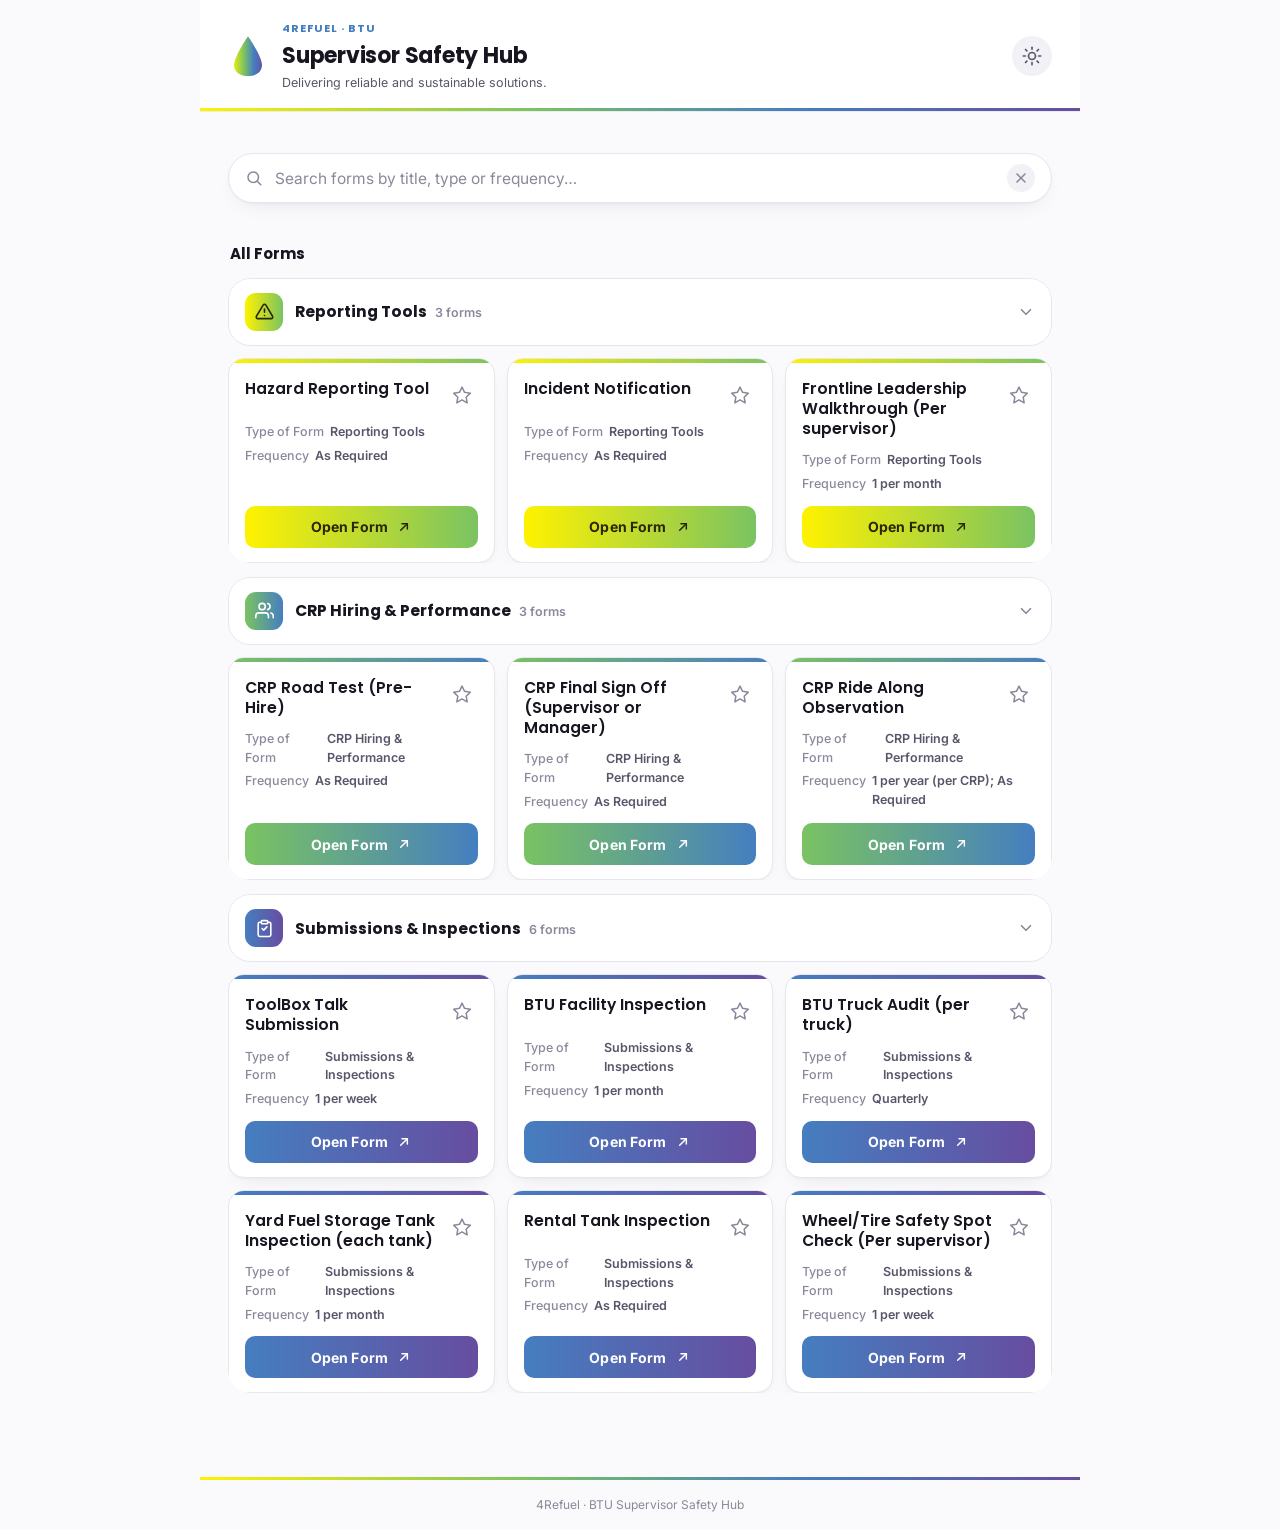
==== index.html @ 0f6b1b38 "Add files via upload" ====
<!DOCTYPE html>
<html lang="en">
<head>
<meta charset="UTF-8">
<meta name="viewport" content="width=device-width, initial-scale=1, viewport-fit=cover">
<title>BTU Supervisor Safety Hub</title>
<meta name="description" content="4Refuel BTU Supervisor Safety Hub — one-tap access to EHS forms for supervisors.">

<!-- Theme colors: light uses white, dark uses charcoal. Updated dynamically by app.js too. -->
<meta name="theme-color" content="#FFFFFF" media="(prefers-color-scheme: light)">
<meta name="theme-color" content="#141221" media="(prefers-color-scheme: dark)">

<!-- PWA manifest -->
<link rel="manifest" href="manifest.json">

<!-- iOS PWA support -->
<link rel="apple-touch-icon" href="icons/icon-192.png">
<meta name="apple-mobile-web-app-capable" content="yes">
<meta name="apple-mobile-web-app-status-bar-style" content="black-translucent">
<meta name="apple-mobile-web-app-title" content="BTU Safety Hub">

<link rel="icon" href="icons/icon-192.png" type="image/png">

<!--
  FONTS
  Brand spec calls for Poppins (headings) and Gilmer (body).
  Gilmer is a licensed commercial font not available on Google Fonts, so it is NOT
  loaded from a public CDN here (that would silently fail / cause a flash of
  missing font). Instead:
    1. Poppins is loaded from Google Fonts (open license, safe to hotlink).
    2. Gilmer is referenced by name in styles.css. If your organization has
       licensed Gilmer webfont files, drop them into /fonts and uncomment the
       @font-face block at the top of styles.css. Until then, the CSS fallback
       stack (Inter, Segoe UI, Arial) is used automatically — the app still
       looks correct, it just won't be pixel-identical to Gilmer.
-->
<link rel="preconnect" href="https://fonts.googleapis.com">
<link rel="preconnect" href="https://fonts.gstatic.com" crossorigin>
<link href="https://fonts.googleapis.com/css2?family=Poppins:wght@500;600;700;800&family=Inter:wght@400;500;600;700&display=swap" rel="stylesheet">

<link rel="stylesheet" href="styles.css">
</head>
<body>

<!-- Skip link for keyboard / screen reader users -->
<a class="skip-link" href="#main-content">Skip to content</a>

<div class="app-shell">

  <!-- ============================= HEADER ============================= -->
  <header class="app-header" role="banner">
    <div class="header-inner">
      <div class="header-brand">
        <div class="brand-mark" aria-hidden="true">
          <span class="brand-mark-drop"></span>
        </div>
        <div class="brand-text">
          <p class="brand-eyebrow">4Refuel · BTU</p>
          <h1 class="brand-title">Supervisor Safety Hub</h1>
          <p class="brand-tagline">Delivering reliable and sustainable solutions.</p>
        </div>
      </div>

      <div class="header-actions">
        <button id="theme-toggle" class="icon-btn" type="button" aria-pressed="false" aria-label="Switch to dark mode">
          <svg class="icon-sun" width="20" height="20" viewBox="0 0 24 24" fill="none" stroke="currentColor" stroke-width="2" stroke-linecap="round" stroke-linejoin="round" aria-hidden="true">
            <circle cx="12" cy="12" r="4.2"></circle>
            <line x1="12" y1="1.5" x2="12" y2="4"></line>
            <line x1="12" y1="20" x2="12" y2="22.5"></line>
            <line x1="4.2" y1="4.2" x2="5.9" y2="5.9"></line>
            <line x1="18.1" y1="18.1" x2="19.8" y2="19.8"></line>
            <line x1="1.5" y1="12" x2="4" y2="12"></line>
            <line x1="20" y1="12" x2="22.5" y2="12"></line>
            <line x1="4.2" y1="19.8" x2="5.9" y2="18.1"></line>
            <line x1="18.1" y1="5.9" x2="19.8" y2="4.2"></line>
          </svg>
          <svg class="icon-moon" width="20" height="20" viewBox="0 0 24 24" fill="none" stroke="currentColor" stroke-width="2" stroke-linecap="round" stroke-linejoin="round" aria-hidden="true">
            <path d="M20.5 14.7A8.7 8.7 0 0 1 9.3 3.5a8.7 8.7 0 1 0 11.2 11.2Z"></path>
          </svg>
        </button>
      </div>
    </div>

    <!-- Gradient hairline: signature brand element, repeated with intent (header, section rules, active states) -->
    <div class="gradient-hairline" aria-hidden="true"></div>
  </header>

  <main id="main-content" class="app-main">

    <!-- ============================= SEARCH ============================= -->
    <section class="search-section" aria-label="Search forms">
      <div class="search-field">
        <svg class="search-icon" width="18" height="18" viewBox="0 0 24 24" fill="none" stroke="currentColor" stroke-width="2" stroke-linecap="round" stroke-linejoin="round" aria-hidden="true">
          <circle cx="11" cy="11" r="7"></circle>
          <line x1="21" y1="21" x2="16.65" y2="16.65"></line>
        </svg>
        <input
          type="search"
          id="search-input"
          class="search-input"
          placeholder="Search forms by title, type or frequency…"
          aria-label="Search forms by title, type or frequency"
          autocomplete="off"
        >
        <button id="search-clear" class="search-clear" type="button" aria-label="Clear search" hidden>
          <svg width="16" height="16" viewBox="0 0 24 24" fill="none" stroke="currentColor" stroke-width="2.4" stroke-linecap="round" aria-hidden="true">
            <line x1="18" y1="6" x2="6" y2="18"></line>
            <line x1="6" y1="6" x2="18" y2="18"></line>
          </svg>
        </button>
      </div>
      <p id="search-status" class="search-status" role="status" aria-live="polite"></p>
    </section>

    <!-- Live region announcing "Open Form" activity for screen reader users -->
    <p id="a11y-announcer" class="visually-hidden" role="status" aria-live="polite"></p>

    <!-- ============================= FAVORITES ============================= -->
    <section id="favorites-section" class="content-section" aria-labelledby="favorites-heading" hidden>
      <div class="section-heading">
        <h2 id="favorites-heading">
          <svg width="18" height="18" viewBox="0 0 24 24" fill="currentColor" aria-hidden="true"><path d="M12 2.5l3.09 6.26 6.91 1-5 4.87 1.18 6.87L12 17.9l-6.18 3.6L7 14.63l-5-4.87 6.91-1L12 2.5z"/></svg>
          Favorites
        </h2>
      </div>
      <div id="favorites-grid" class="form-grid"></div>
    </section>

    <!-- ============================= RECENTLY OPENED ============================= -->
    <section id="recent-section" class="content-section" aria-labelledby="recent-heading" hidden>
      <div class="section-heading">
        <h2 id="recent-heading">
          <svg width="18" height="18" viewBox="0 0 24 24" fill="none" stroke="currentColor" stroke-width="2" stroke-linecap="round" stroke-linejoin="round" aria-hidden="true"><circle cx="12" cy="12" r="9"></circle><polyline points="12 7 12 12 15.5 14"></polyline></svg>
          Recently Opened
        </h2>
        <button id="clear-recent" class="text-btn" type="button">Clear</button>
      </div>
      <div id="recent-grid" class="form-grid"></div>
    </section>

    <!-- ============================= CATEGORIES ============================= -->
    <section class="content-section" aria-label="All form categories">
      <div class="section-heading">
        <h2>All Forms</h2>
      </div>
      <div id="categories-container"></div>
    </section>

    <!-- Empty search state -->
    <div id="empty-state" class="empty-state" hidden>
      <svg width="52" height="52" viewBox="0 0 24 24" fill="none" stroke="currentColor" stroke-width="1.5" stroke-linecap="round" stroke-linejoin="round" aria-hidden="true">
        <circle cx="11" cy="11" r="7"></circle>
        <line x1="21" y1="21" x2="16.65" y2="16.65"></line>
      </svg>
      <p>No forms match your search.</p>
      <button id="empty-reset" class="text-btn" type="button">Clear search</button>
    </div>

  </main>

  <footer class="app-footer">
    <div class="gradient-hairline" aria-hidden="true"></div>
    <p>4Refuel · BTU Supervisor Safety Hub</p>
  </footer>
</div>

<!-- Toast / loading feedback for Open Form -->
<div id="toast" class="toast" role="status" aria-live="polite" hidden></div>

<!-- Card template, cloned by app.js for every form -->
<template id="form-card-template">
  <article class="form-card">
    <div class="form-card-accent" aria-hidden="true"></div>
    <div class="form-card-body">
      <div class="form-card-top">
        <h3 class="form-card-title"></h3>
        <button class="fav-btn" type="button" aria-pressed="false">
          <svg class="fav-icon" width="20" height="20" viewBox="0 0 24 24" fill="none" stroke="currentColor" stroke-width="1.8" stroke-linecap="round" stroke-linejoin="round" aria-hidden="true">
            <path d="M12 2.5l3.09 6.26 6.91 1-5 4.87 1.18 6.87L12 17.9l-6.18 3.6L7 14.63l-5-4.87 6.91-1L12 2.5z"/>
          </svg>
        </button>
      </div>
      <dl class="form-card-meta">
        <div class="meta-row">
          <dt>Type of Form</dt>
          <dd class="meta-type"></dd>
        </div>
        <div class="meta-row">
          <dt>Frequency</dt>
          <dd class="meta-frequency"></dd>
        </div>
      </dl>
      <button class="open-form-btn" type="button">
        <span class="open-form-label">Open Form</span>
        <svg class="open-form-spinner" width="16" height="16" viewBox="0 0 24 24" fill="none" stroke="currentColor" stroke-width="3" aria-hidden="true">
          <circle cx="12" cy="12" r="9" stroke-opacity="0.25"></circle>
          <path d="M21 12a9 9 0 0 0-9-9"></path>
        </svg>
        <svg class="open-form-arrow" width="16" height="16" viewBox="0 0 24 24" fill="none" stroke="currentColor" stroke-width="2.2" stroke-linecap="round" stroke-linejoin="round" aria-hidden="true">
          <path d="M7 17L17 7"></path>
          <path d="M9 7h8v8"></path>
        </svg>
      </button>
    </div>
  </article>
</template>

<!-- Category section template -->
<template id="category-template">
  <section class="category-section">
    <button class="category-header" type="button" aria-expanded="true">
      <span class="category-icon" aria-hidden="true"></span>
      <span class="category-heading-text">
        <span class="category-name"></span>
        <span class="category-count"></span>
      </span>
      <svg class="category-chevron" width="18" height="18" viewBox="0 0 24 24" fill="none" stroke="currentColor" stroke-width="2.2" stroke-linecap="round" stroke-linejoin="round" aria-hidden="true">
        <polyline points="6 9 12 15 18 9"></polyline>
      </svg>
    </button>
    <div class="category-body">
      <div class="category-grid form-grid"></div>
    </div>
  </section>
</template>

<script src="app.js"></script>
</body>
</html>
---- styles.css ----
/* =====================================================================
   BTU SUPERVISOR SAFETY HUB — STYLESHEET
   4Refuel brand system: Purple #674DA0 · Blue #457EC0 · Green #7AC362 ·
   Yellow #FFF200 · Black #000000 · White #FFFFFF.
   Primary gradient (Yellow → Green → Blue → Purple) is the signature
   motif: it appears as a single-pixel "hairline" under the header/
   footer, as the fuel-drop brand mark, as category accent bars, and as
   active/hover/focus states. Keep it to those roles — don't add more
   gradient surfaces than that, or it stops reading as a signature.

   HOW TO CHANGE BRANDING COLORS
   Edit the --color-* custom properties below in :root. Every gradient,
   button, focus ring and accent derives from these — there is no
   hardcoded hex anywhere else in this file except inside the dark-mode
   charcoal surface tokens (which are intentionally neutral, not brand
   colors).
   ===================================================================== */

@font-face {
  /* If your organization has licensed Gilmer webfont files, place them in
     /fonts and uncomment this block. Until then the fallback stack below
     (Inter / Segoe UI / Arial) is used automatically and the app remains
     fully usable and on-brand in spirit. */
  /*
  font-family: 'Gilmer';
  src: url('fonts/Gilmer-Regular.woff2') format('woff2');
  font-weight: 400;
  font-display: swap;
  */
}

:root {
  /* ---- 4Refuel brand palette ---- */
  --color-purple: #674DA0;
  --color-blue: #457EC0;
  --color-green: #7AC362;
  --color-yellow: #FFF200;
  --color-black: #000000;
  --color-white: #FFFFFF;

  --gradient-primary: linear-gradient(90deg, var(--color-yellow) 0%, var(--color-green) 38%, var(--color-blue) 68%, var(--color-purple) 100%);

  /* Category accent gradients, derived from the primary gradient per the brand spec */
  --gradient-reporting: linear-gradient(90deg, var(--color-yellow), var(--color-green));
  --gradient-crp: linear-gradient(90deg, var(--color-green), var(--color-blue));
  --gradient-submissions: linear-gradient(90deg, var(--color-blue), var(--color-purple));
  --gradient-default: var(--gradient-primary);

  /* ---- Light theme surfaces ---- */
  --surface-canvas: #FAFAFC;
  --surface-card: #FFFFFF;
  --surface-raised: #FFFFFF;
  --surface-sunken: #F1F1F6;
  --surface-header: rgba(255, 255, 255, 0.9);

  --text-primary: #17151F;
  --text-secondary: #58566A;
  --text-tertiary: #8A889B;
  --text-on-brand: #FFFFFF;

  --border-subtle: #E7E6EF;
  --border-strong: #D3D1E0;

  --shadow-card: 0 1px 2px rgba(23, 21, 31, 0.04), 0 8px 24px -12px rgba(23, 21, 31, 0.12);
  --shadow-card-hover: 0 4px 10px rgba(23, 21, 31, 0.06), 0 16px 32px -14px rgba(23, 21, 31, 0.18);
  --shadow-header: 0 1px 0 rgba(23, 21, 31, 0.06);

  --focus-ring: 0 0 0 3px rgba(69, 126, 192, 0.35);

  /* ---- Type ---- */
  --font-heading: 'Poppins', 'Inter', 'Segoe UI', Arial, sans-serif;
  --font-body: 'Gilmer', 'Inter', 'Segoe UI', Arial, sans-serif;

  --radius-sm: 10px;
  --radius-md: 16px;
  --radius-lg: 22px;
  --radius-pill: 999px;

  --ease-standard: cubic-bezier(0.2, 0.8, 0.2, 1);
  --dur-fast: 140ms;
  --dur-med: 240ms;

  color-scheme: light;
}

/* ---- Dark theme: charcoal, not pure black, gradients preserved ---- */
[data-theme="dark"] {
  --surface-canvas: #131120;
  --surface-card: #1B1830;
  --surface-raised: #211D3A;
  --surface-sunken: #16142A;
  --surface-header: rgba(19, 17, 32, 0.86);

  --text-primary: #F3F2FA;
  --text-secondary: #B8B5CC;
  --text-tertiary: #837FA0;
  --text-on-brand: #FFFFFF;

  --border-subtle: #2C2848;
  --border-strong: #3A3560;

  --shadow-card: 0 1px 2px rgba(0, 0, 0, 0.25), 0 8px 24px -12px rgba(0, 0, 0, 0.45);
  --shadow-card-hover: 0 4px 12px rgba(0, 0, 0, 0.3), 0 20px 40px -16px rgba(0, 0, 0, 0.55);
  --shadow-header: 0 1px 0 rgba(0, 0, 0, 0.4);

  --focus-ring: 0 0 0 3px rgba(122, 195, 98, 0.45);

  color-scheme: dark;
}

/* =====================================================================
   RESET / BASE
   ===================================================================== */

*, *::before, *::after { box-sizing: border-box; }

html {
  -webkit-text-size-adjust: 100%;
  scroll-behavior: smooth;
}

@media (prefers-reduced-motion: reduce) {
  html { scroll-behavior: auto; }
  *, *::before, *::after {
    animation-duration: 0.001ms !important;
    animation-iteration-count: 1 !important;
    transition-duration: 0.001ms !important;
    scroll-behavior: auto !important;
  }
}

body {
  margin: 0;
  font-family: var(--font-body);
  font-size: 16px;
  line-height: 1.5;
  color: var(--text-primary);
  background: var(--surface-canvas);
  -webkit-font-smoothing: antialiased;
  transition: background-color var(--dur-med) var(--ease-standard), color var(--dur-med) var(--ease-standard);
  padding-bottom: env(safe-area-inset-bottom);
}

h1, h2, h3 { font-family: var(--font-heading); margin: 0; color: var(--text-primary); }

p { margin: 0; }

button {
  font-family: inherit;
  cursor: pointer;
  background: none;
  border: none;
  color: inherit;
}

input { font-family: inherit; }

a { color: inherit; }

svg { display: block; flex-shrink: 0; }

/* ---- Accessibility helpers ---- */

.visually-hidden {
  position: absolute !important;
  width: 1px; height: 1px;
  padding: 0; margin: -1px;
  overflow: hidden;
  clip: rect(0, 0, 0, 0);
  white-space: nowrap;
  border: 0;
}

.skip-link {
  position: absolute;
  top: -100px;
  left: 12px;
  z-index: 1000;
  background: var(--color-purple);
  color: #fff;
  padding: 10px 18px;
  border-radius: var(--radius-sm);
  font-weight: 600;
  text-decoration: none;
  transition: top var(--dur-fast) var(--ease-standard);
}
.skip-link:focus { top: 12px; }

:focus-visible {
  outline: none;
  box-shadow: var(--focus-ring);
  border-radius: var(--radius-sm);
}

/* =====================================================================
   LAYOUT SHELL
   ===================================================================== */

.app-shell {
  max-width: 880px;
  margin: 0 auto;
  min-height: 100vh;
  display: flex;
  flex-direction: column;
}

.app-main {
  flex: 1;
  padding: 20px 20px 48px;
}

/* =====================================================================
   HEADER
   ===================================================================== */

.app-header {
  position: sticky;
  top: 0;
  z-index: 50;
  background: var(--surface-header);
  backdrop-filter: saturate(180%) blur(16px);
  -webkit-backdrop-filter: saturate(180%) blur(16px);
  box-shadow: var(--shadow-header);
  padding-top: env(safe-area-inset-top);
}

.header-inner {
  max-width: 880px;
  margin: 0 auto;
  padding: 16px 20px 14px;
  display: flex;
  align-items: center;
  justify-content: space-between;
  gap: 16px;
}

.header-brand {
  display: flex;
  align-items: center;
  gap: 14px;
  min-width: 0;
}

/* Fuel-drop brand mark: a droplet silhouette carrying the primary gradient.
   This is the app's signature element — the one motif tying "4Refuel"
   (a fuel delivery company) to the safety/compliance subject matter. */
.brand-mark {
  flex-shrink: 0;
  width: 40px;
  height: 40px;
  display: grid;
  place-items: center;
}
.brand-mark-drop {
  width: 32px;
  height: 40px;
  background: var(--gradient-primary);
  clip-path: path('M16 0 C16 0 30 20 30 29 C30 35.6 23.7 40 16 40 C8.3 40 2 35.6 2 29 C2 20 16 0 16 0 Z');
  display: block;
  box-shadow: 0 3px 10px -3px rgba(69, 126, 192, 0.5);
}

.brand-text { min-width: 0; }

.brand-eyebrow {
  font-family: var(--font-heading);
  font-size: 11px;
  font-weight: 700;
  letter-spacing: 0.09em;
  text-transform: uppercase;
  color: var(--color-blue);
  margin-bottom: 2px;
}

.brand-title {
  font-size: clamp(18px, 4vw, 22px);
  font-weight: 700;
  letter-spacing: -0.01em;
  white-space: nowrap;
  overflow: hidden;
  text-overflow: ellipsis;
}

.brand-tagline {
  font-size: 12.5px;
  color: var(--text-secondary);
  margin-top: 2px;
  white-space: nowrap;
  overflow: hidden;
  text-overflow: ellipsis;
}

.header-actions { flex-shrink: 0; }

.icon-btn {
  width: 40px;
  height: 40px;
  border-radius: var(--radius-pill);
  display: grid;
  place-items: center;
  color: var(--text-secondary);
  background: var(--surface-sunken);
  transition: background var(--dur-fast) var(--ease-standard), color var(--dur-fast) var(--ease-standard), transform var(--dur-fast) var(--ease-standard);
}
.icon-btn:hover { color: var(--color-purple); transform: translateY(-1px); }
.icon-btn:active { transform: translateY(0) scale(0.94); }

.icon-moon { display: none; }
[data-theme="dark"] .icon-sun { display: none; }
[data-theme="dark"] .icon-moon { display: block; }

.gradient-hairline {
  height: 3px;
  background: var(--gradient-primary);
}

/* =====================================================================
   SEARCH
   ===================================================================== */

.search-section { padding: 18px 0 22px; }

.search-field {
  position: relative;
  display: flex;
  align-items: center;
  background: var(--surface-card);
  border: 1.5px solid var(--border-subtle);
  border-radius: var(--radius-pill);
  padding: 0 16px;
  height: 50px;
  box-shadow: var(--shadow-card);
  transition: border-color var(--dur-fast) var(--ease-standard), box-shadow var(--dur-fast) var(--ease-standard);
}
.search-field:focus-within {
  border-color: var(--color-blue);
  box-shadow: var(--focus-ring), var(--shadow-card);
}

.search-icon { color: var(--text-tertiary); margin-right: 10px; flex-shrink: 0; }

.search-input {
  flex: 1;
  min-width: 0;
  border: none;
  background: transparent;
  outline: none;
  font-size: 15.5px;
  color: var(--text-primary);
  height: 100%;
}
.search-input::placeholder { color: var(--text-tertiary); }
.search-input::-webkit-search-cancel-button { display: none; }

.search-clear {
  width: 28px; height: 28px;
  border-radius: var(--radius-pill);
  display: grid; place-items: center;
  color: var(--text-tertiary);
  background: var(--surface-sunken);
  flex-shrink: 0;
  transition: color var(--dur-fast), background var(--dur-fast);
}
.search-clear:hover { color: var(--text-primary); }

.search-status {
  font-size: 12.5px;
  color: var(--text-tertiary);
  padding: 8px 6px 0;
  min-height: 18px;
}

/* =====================================================================
   SECTION HEADINGS
   ===================================================================== */

.content-section { margin-bottom: 28px; }

.section-heading {
  display: flex;
  align-items: center;
  justify-content: space-between;
  gap: 10px;
  margin-bottom: 12px;
  padding: 0 2px;
}

.section-heading h2 {
  font-size: 15px;
  font-weight: 700;
  display: flex;
  align-items: center;
  gap: 8px;
  color: var(--text-primary);
}
.section-heading h2 svg { color: var(--color-purple); }
#favorites-heading svg { color: var(--color-yellow); filter: drop-shadow(0 0 0 var(--color-black)); }

.text-btn {
  font-size: 13px;
  font-weight: 600;
  color: var(--color-blue);
  padding: 4px 8px;
  border-radius: var(--radius-sm);
  transition: color var(--dur-fast), background var(--dur-fast);
}
.text-btn:hover { background: var(--surface-sunken); }

/* =====================================================================
   FORM GRID + CARDS
   ===================================================================== */

.form-grid {
  display: grid;
  grid-template-columns: repeat(auto-fill, minmax(260px, 1fr));
  gap: 12px;
}

.form-card {
  position: relative;
  background: var(--surface-card);
  border: 1px solid var(--border-subtle);
  border-radius: var(--radius-md);
  box-shadow: var(--shadow-card);
  overflow: hidden;
  display: flex;
  flex-direction: column;
  animation: card-in 340ms var(--ease-standard) both;
  transition: box-shadow var(--dur-med) var(--ease-standard), transform var(--dur-med) var(--ease-standard), border-color var(--dur-med) var(--ease-standard);
}
.form-card:hover {
  box-shadow: var(--shadow-card-hover);
  transform: translateY(-2px);
  border-color: var(--border-strong);
}

@keyframes card-in {
  from { opacity: 0; transform: translateY(8px); }
  to { opacity: 1; transform: translateY(0); }
}

.form-card-accent {
  height: 4px;
  width: 100%;
  background: var(--gradient-default);
}
.form-card[data-category="Reporting Tools"] .form-card-accent { background: var(--gradient-reporting); }
.form-card[data-category="CRP Hiring & Performance"] .form-card-accent { background: var(--gradient-crp); }
.form-card[data-category="Submissions & Inspections"] .form-card-accent { background: var(--gradient-submissions); }

.form-card-body {
  padding: 16px 16px 14px;
  display: flex;
  flex-direction: column;
  gap: 12px;
  flex: 1;
}

.form-card-top {
  display: flex;
  align-items: flex-start;
  justify-content: space-between;
  gap: 10px;
}

.form-card-title {
  font-size: 15.5px;
  font-weight: 600;
  line-height: 1.3;
  color: var(--text-primary);
}

.fav-btn {
  flex-shrink: 0;
  width: 32px; height: 32px;
  border-radius: var(--radius-pill);
  display: grid; place-items: center;
  color: var(--text-tertiary);
  transition: color var(--dur-fast) var(--ease-standard), transform var(--dur-fast) var(--ease-standard), background var(--dur-fast);
}
.fav-btn:hover { background: var(--surface-sunken); color: var(--color-purple); }
.fav-btn[aria-pressed="true"] { color: var(--color-yellow); }
.fav-btn[aria-pressed="true"] .fav-icon { fill: var(--color-yellow); stroke: #B8A600; }
.fav-btn.pop { animation: fav-pop 340ms var(--ease-standard); }
@keyframes fav-pop {
  0% { transform: scale(1); }
  40% { transform: scale(1.35) rotate(-8deg); }
  70% { transform: scale(0.92) rotate(4deg); }
  100% { transform: scale(1) rotate(0); }
}

.form-card-meta { margin: 0; display: flex; flex-direction: column; gap: 5px; }
.meta-row { display: flex; align-items: baseline; gap: 6px; font-size: 12.5px; }
.meta-row dt { color: var(--text-tertiary); font-weight: 500; }
.meta-row dd { margin: 0; color: var(--text-secondary); font-weight: 600; }

.open-form-btn {
  margin-top: auto;
  display: inline-flex;
  align-items: center;
  justify-content: center;
  gap: 8px;
  height: 42px;
  border-radius: var(--radius-sm);
  background: var(--gradient-default);
  color: #fff;
  font-weight: 700;
  font-size: 14px;
  letter-spacing: 0.01em;
  transition: filter var(--dur-fast) var(--ease-standard), transform var(--dur-fast) var(--ease-standard);
  position: relative;
}
.form-card[data-category="Reporting Tools"] .open-form-btn { background: var(--gradient-reporting); color: #2B2600; }
.form-card[data-category="CRP Hiring & Performance"] .open-form-btn { color: #fff; background: var(--gradient-crp); }
.form-card[data-category="Submissions & Inspections"] .open-form-btn { background: var(--gradient-submissions); }

.open-form-btn:hover { filter: brightness(1.06); }
.open-form-btn:active { transform: scale(0.97); }

.open-form-spinner { display: none; animation: spin 800ms linear infinite; }
@keyframes spin { to { transform: rotate(360deg); } }

.open-form-btn.loading .open-form-label { opacity: 0.001; position: absolute; }
.open-form-btn.loading .open-form-arrow { display: none; }
.open-form-btn.loading .open-form-spinner { display: block; }
.open-form-btn.loading { pointer-events: none; }

/* =====================================================================
   CATEGORY SECTIONS
   ===================================================================== */

.category-section {
  border-radius: var(--radius-lg);
  margin-bottom: 14px;
  overflow: hidden;
}

.category-header {
  width: 100%;
  display: flex;
  align-items: center;
  gap: 12px;
  padding: 14px 16px;
  background: var(--surface-raised);
  border: 1px solid var(--border-subtle);
  border-radius: var(--radius-lg);
  transition: border-color var(--dur-fast), background var(--dur-fast);
}
.category-header:hover { border-color: var(--border-strong); }

.category-icon {
  flex-shrink: 0;
  width: 38px; height: 38px;
  border-radius: 11px;
  display: grid;
  place-items: center;
  background: var(--gradient-default);
  color: #fff;
}
[data-cat-key="reporting"] .category-icon { background: var(--gradient-reporting); color: #2B2600; }
[data-cat-key="crp"] .category-icon { background: var(--gradient-crp); }
[data-cat-key="submissions"] .category-icon { background: var(--gradient-submissions); }

.category-heading-text {
  flex: 1;
  min-width: 0;
  text-align: left;
  display: flex;
  align-items: baseline;
  gap: 8px;
  flex-wrap: wrap;
}

.category-name {
  font-family: var(--font-heading);
  font-weight: 700;
  font-size: 15.5px;
  color: var(--text-primary);
}

.category-count {
  font-size: 12.5px;
  font-weight: 600;
  color: var(--text-tertiary);
}

.category-chevron {
  flex-shrink: 0;
  color: var(--text-tertiary);
  transition: transform var(--dur-med) var(--ease-standard);
}
.category-section.collapsed .category-chevron { transform: rotate(-90deg); }

.category-body {
  display: grid;
  grid-template-rows: 1fr;
  transition: grid-template-rows var(--dur-med) var(--ease-standard);
}
.category-section.collapsed .category-body { grid-template-rows: 0fr; }

.category-body > .category-grid {
  overflow: hidden;
  padding-top: 12px;
  min-height: 0;
}
.category-section.collapsed .category-body > .category-grid { padding-top: 0; }

/* =====================================================================
   EMPTY STATE / TOAST
   ===================================================================== */

.empty-state {
  text-align: center;
  padding: 56px 20px;
  color: var(--text-tertiary);
}
.empty-state svg { margin: 0 auto 14px; }
.empty-state p { font-size: 14.5px; margin-bottom: 12px; }

.toast {
  position: fixed;
  left: 50%;
  bottom: calc(24px + env(safe-area-inset-bottom));
  transform: translateX(-50%) translateY(12px);
  background: var(--text-primary);
  color: var(--surface-canvas);
  padding: 12px 20px;
  border-radius: var(--radius-pill);
  font-size: 13.5px;
  font-weight: 600;
  box-shadow: 0 12px 32px -8px rgba(0,0,0,0.35);
  z-index: 200;
  opacity: 0;
  transition: opacity var(--dur-med) var(--ease-standard), transform var(--dur-med) var(--ease-standard);
  display: flex;
  align-items: center;
  gap: 8px;
  max-width: calc(100vw - 40px);
}
.toast.show { opacity: 1; transform: translateX(-50%) translateY(0); }
.toast::before {
  content: '';
  width: 8px; height: 8px;
  border-radius: 50%;
  background: var(--gradient-primary);
  flex-shrink: 0;
}

/* =====================================================================
   FOOTER
   ===================================================================== */

.app-footer { margin-top: auto; }
.app-footer p {
  text-align: center;
  font-size: 12px;
  color: var(--text-tertiary);
  padding: 16px 20px calc(16px + env(safe-area-inset-bottom));
}

/* =====================================================================
   RESPONSIVE
   ===================================================================== */

@media (min-width: 640px) {
  .app-main { padding: 24px 28px 56px; }
  .header-inner { padding: 20px 28px 16px; }
}

@media (max-width: 380px) {
  .brand-tagline { display: none; }
}
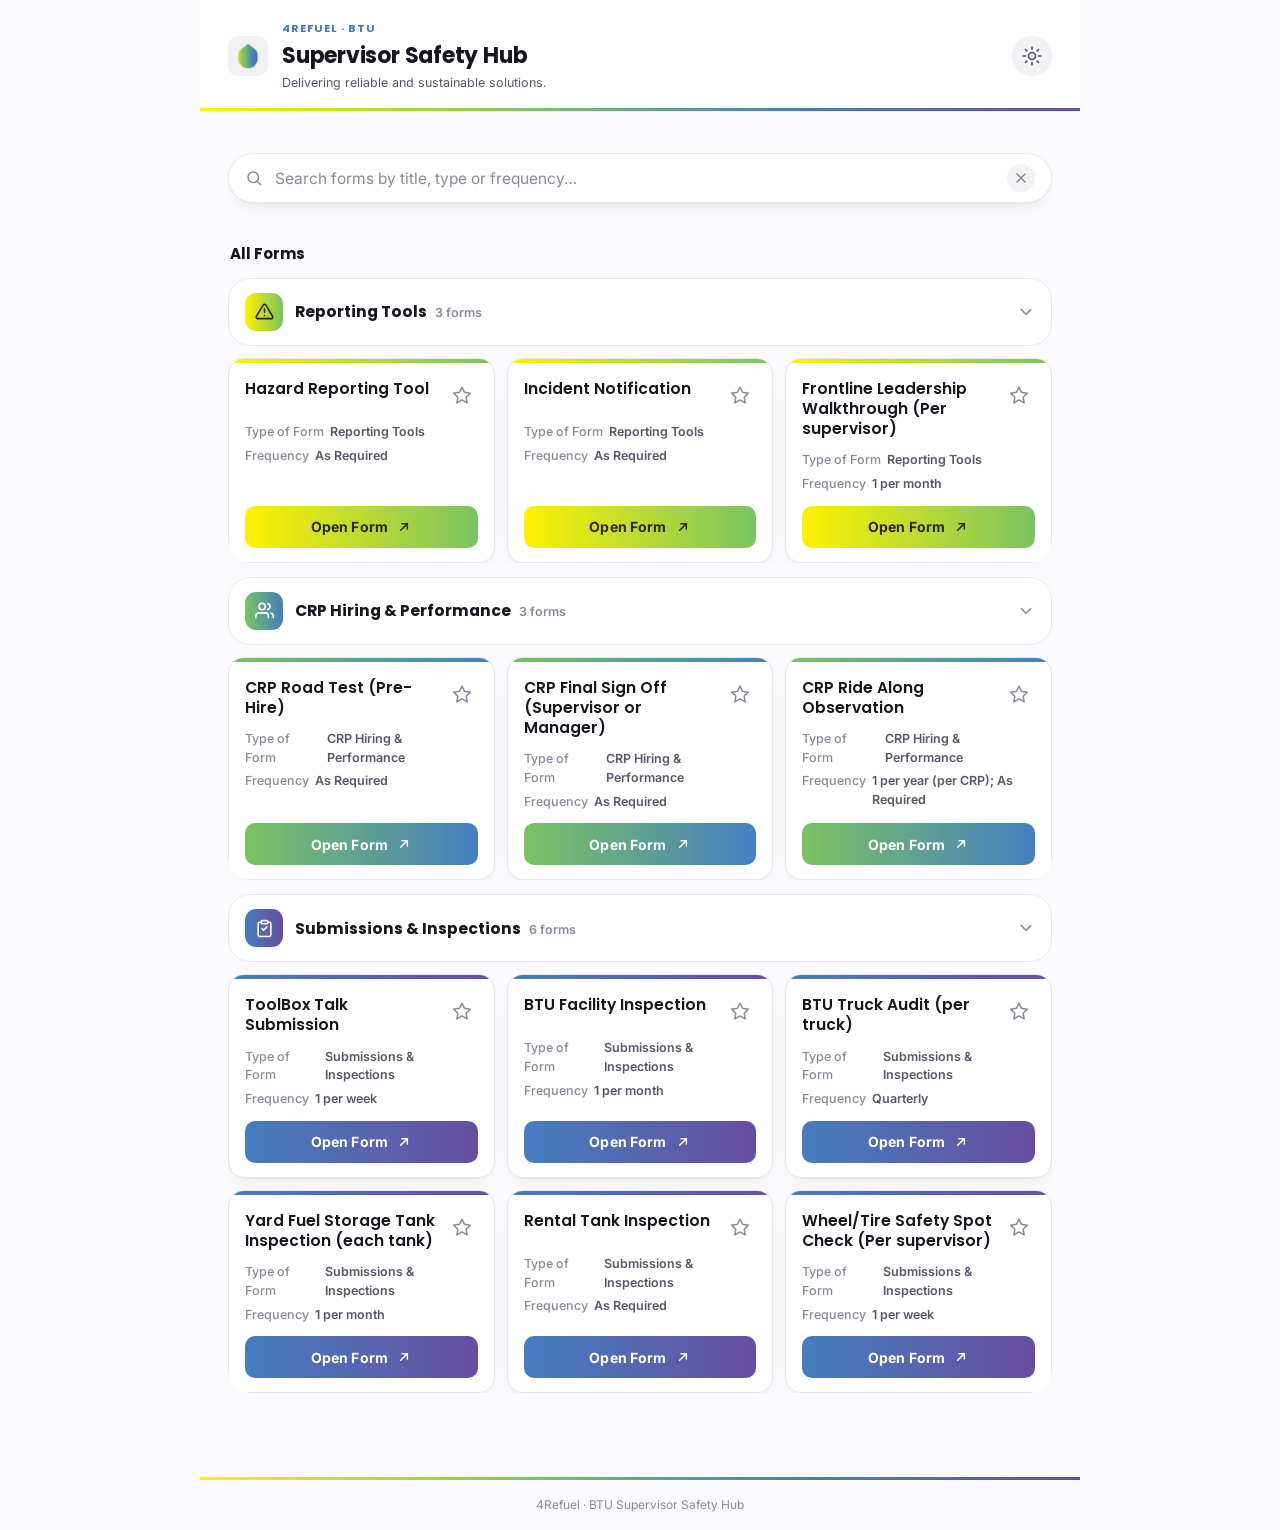
==== commit d45aa2cd: "Add files via upload" ====
--- a/index.html
+++ b/index.html
@@ -14,12 +14,12 @@
 <link rel="manifest" href="manifest.json">
 
 <!-- iOS PWA support -->
-<link rel="apple-touch-icon" href="icons/icon-192.png">
+<link rel="apple-touch-icon" href="icon-192.png">
 <meta name="apple-mobile-web-app-capable" content="yes">
 <meta name="apple-mobile-web-app-status-bar-style" content="black-translucent">
 <meta name="apple-mobile-web-app-title" content="BTU Safety Hub">
 
-<link rel="icon" href="icons/icon-192.png" type="image/png">
+<link rel="icon" href="icon-192.png" type="image/png">
 
 <!--
   FONTS
@@ -52,12 +52,12 @@
     <div class="header-inner">
       <div class="header-brand">
         <div class="brand-mark" aria-hidden="true">
-          <span class="brand-mark-drop"></span>
+          <img src="logo.png" alt="" class="brand-mark-image">
         </div>
         <div class="brand-text">
-          <p class="brand-eyebrow">4Refuel · BTU</p>
-          <h1 class="brand-title">Supervisor Safety Hub</h1>
-          <p class="brand-tagline">Delivering reliable and sustainable solutions.</p>
+          <p class="brand-eyebrow" id="brand-eyebrow">4Refuel · BTU</p>
+          <h1 class="brand-title" id="brand-title">Supervisor Safety Hub</h1>
+          <p class="brand-tagline" id="brand-tagline">Delivering reliable and sustainable solutions.</p>
         </div>
       </div>
 
--- a/styles.css
+++ b/styles.css
@@ -241,23 +241,29 @@
   min-width: 0;
 }
 
-/* Fuel-drop brand mark: a droplet silhouette carrying the primary gradient.
-   This is the app's signature element — the one motif tying "4Refuel"
-   (a fuel delivery company) to the safety/compliance subject matter. */
+/* Company logo mark: displayed at 40x40 in the header from /logo.png.
+   REQUIRED SOURCE FILE SPEC (see README.md section 6 for full detail):
+     - 512x512px, square
+     - PNG with a transparent background
+     - Logo content centered within roughly the middle 80% of the canvas
+       (a little padding keeps it from feeling cramped once scaled down)
+   Replace /logo.png with your own file at that spec — no code changes
+   needed, the header picks it up automatically. */
 .brand-mark {
   flex-shrink: 0;
   width: 40px;
   height: 40px;
+  border-radius: 10px;
+  background: var(--surface-sunken);
   display: grid;
   place-items: center;
-}
-.brand-mark-drop {
-  width: 32px;
-  height: 40px;
-  background: var(--gradient-primary);
-  clip-path: path('M16 0 C16 0 30 20 30 29 C30 35.6 23.7 40 16 40 C8.3 40 2 35.6 2 29 C2 20 16 0 16 0 Z');
+  overflow: hidden;
+}
+.brand-mark-image {
+  width: 30px;
+  height: 30px;
+  object-fit: contain;
   display: block;
-  box-shadow: 0 3px 10px -3px rgba(69, 126, 192, 0.5);
 }
 
 .brand-text { min-width: 0; }
